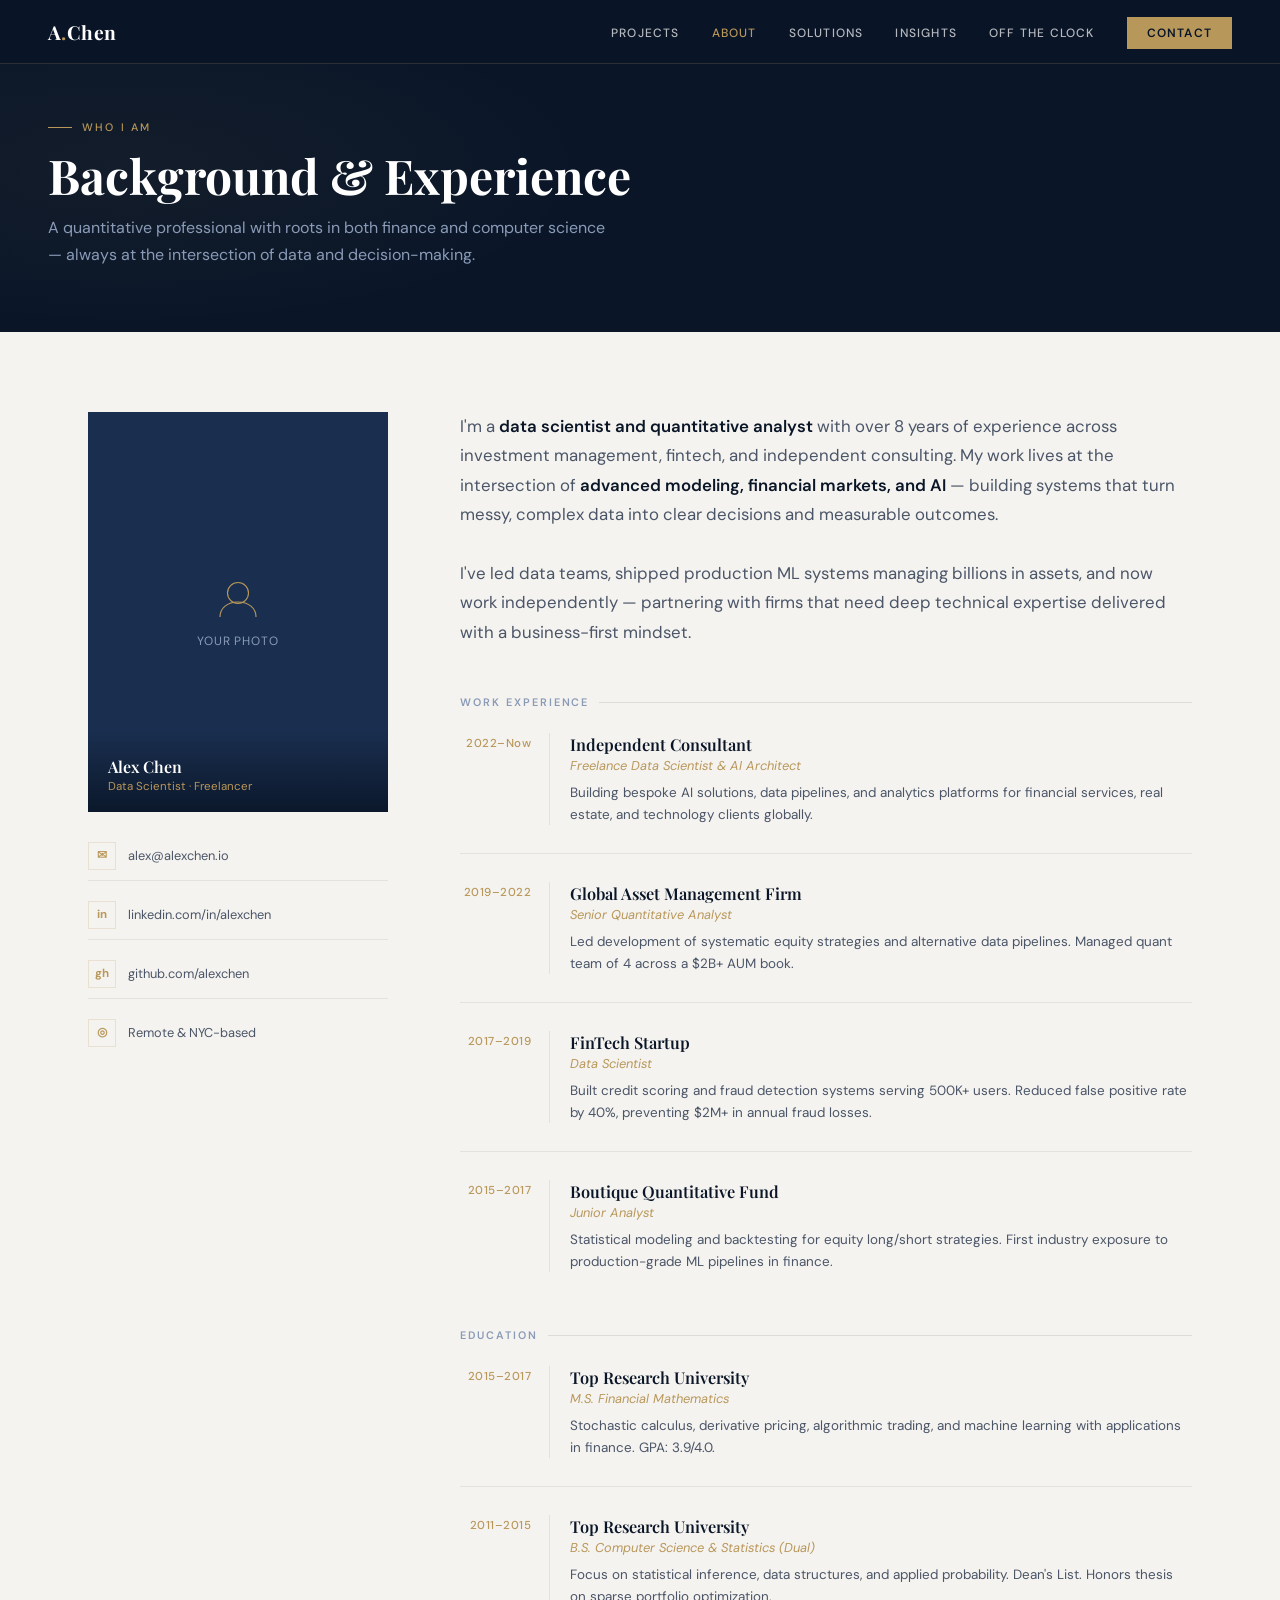
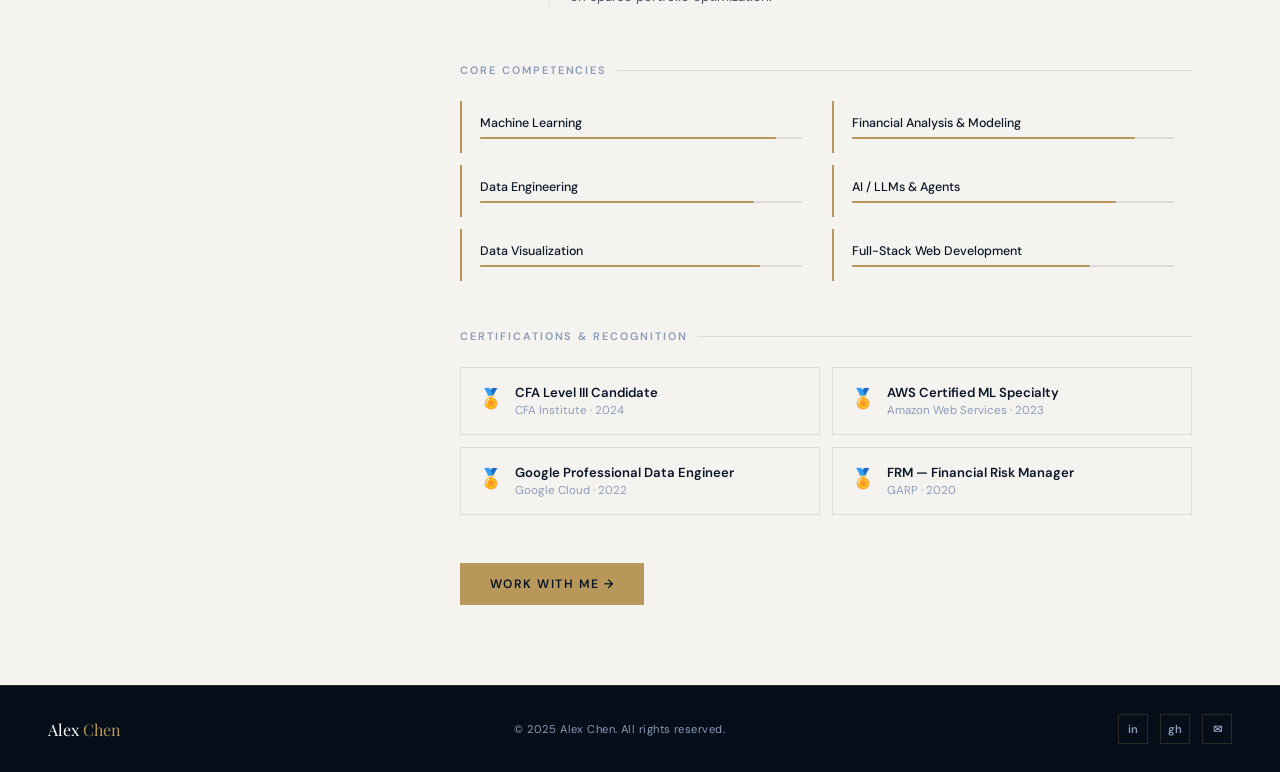
==== about.html @ c0e6cad9 "Great upgrade" ====
<!DOCTYPE html>
<html lang="en">
<head>
<meta charset="UTF-8">
<meta name="viewport" content="width=device-width, initial-scale=1.0">
<title>About — Alex Chen</title>
<link rel="stylesheet" href="shared.css">
<style>
.about-layout {
  display: grid; grid-template-columns: 300px 1fr;
  gap: 72px; align-items: start;
}
.about-portrait {
  position: sticky; top: 88px;
}
.portrait-box {
  width: 100%; aspect-ratio: 3/4;
  background: var(--navy-light); position: relative; overflow: hidden; margin-bottom: 20px;
}
.portrait-img { width: 100%; height: 100%; object-fit: cover; display: block; }
.portrait-placeholder {
  width: 100%; height: 100%;
  display: flex; flex-direction: column; align-items: center; justify-content: center;
  color: var(--text-muted); gap: 10px; font-size: 0.75rem; letter-spacing: 0.08em; text-transform: uppercase;
}
.portrait-overlay {
  position: absolute; bottom: 0; left: 0; right: 0;
  background: linear-gradient(0deg, rgba(10,22,40,0.92) 0%, transparent 100%);
  padding: 28px 20px 18px;
}
.portrait-overlay .pname { font-family: 'Playfair Display', serif; font-size: 1rem; font-weight: 600; color: var(--white); }
.portrait-overlay .prole { font-size: 0.72rem; color: var(--gold); margin-top: 2px; }

.about-links { display: flex; flex-direction: column; gap: 10px; }
.about-link {
  display: flex; align-items: center; gap: 12px;
  font-size: 0.8rem; color: var(--text-body); text-decoration: none; transition: color 0.2s;
  padding: 10px 0; border-bottom: 1px solid rgba(10,22,40,0.07);
}
.about-link:hover { color: var(--gold); }
.about-link-icon {
  width: 28px; height: 28px; border: 1px solid var(--border);
  display: flex; align-items: center; justify-content: center;
  font-size: 0.72rem; font-weight: 700; color: var(--gold); flex-shrink: 0;
}

/* right side */
.about-intro {
  font-size: 1.05rem; line-height: 1.75; color: var(--text-body); margin-bottom: 48px;
}
.about-intro strong { color: var(--navy); font-weight: 600; }

.timeline { margin-bottom: 56px; }
.tl-section-title {
  font-size: 0.68rem; font-weight: 600; letter-spacing: 0.18em;
  text-transform: uppercase; color: var(--text-muted);
  margin-bottom: 24px; display: flex; align-items: center; gap: 10px;
}
.tl-section-title::after { content: ''; flex: 1; height: 1px; background: rgba(10,22,40,0.1); }

.tl-item {
  display: grid; grid-template-columns: 90px 1fr;
  gap: 20px; margin-bottom: 28px; padding-bottom: 28px;
  border-bottom: 1px solid rgba(10,22,40,0.07);
}
.tl-item:last-child { border-bottom: none; margin-bottom: 0; padding-bottom: 0; }
.tl-year { font-size: 0.72rem; font-weight: 500; color: var(--gold); letter-spacing: 0.04em; padding-top: 3px; text-align: right; padding-right: 18px; border-right: 1px solid var(--border); }
.tl-org { font-family: 'Playfair Display', serif; font-size: 1.02rem; font-weight: 600; color: var(--navy); margin-bottom: 2px; }
.tl-role { font-size: 0.8rem; color: var(--gold); margin-bottom: 8px; font-style: italic; }
.tl-desc { font-size: 0.84rem; line-height: 1.6; color: var(--text-body); }

.skills-section { margin-bottom: 48px; }
.skills-grid { display: grid; grid-template-columns: repeat(2,1fr); gap: 12px; }
.skill-item {
  padding: 14px 18px; background: var(--off-white); border-left: 2px solid var(--gold);
}
.skill-name { font-size: 0.78rem; font-weight: 500; color: var(--navy); margin-bottom: 6px; }
.skill-bar { height: 2px; background: rgba(10,22,40,0.1); position: relative; border-radius: 1px; }
.skill-fill { position: absolute; left: 0; top: 0; height: 100%; background: var(--gold); border-radius: 1px; }

.certs-grid { display: grid; grid-template-columns: repeat(2,1fr); gap: 12px; }
.cert-item {
  padding: 16px 18px; border: 1px solid rgba(10,22,40,0.1);
  display: flex; gap: 12px; align-items: flex-start;
}
.cert-icon { font-size: 1.2rem; flex-shrink: 0; margin-top: 2px; }
.cert-name { font-size: 0.82rem; font-weight: 600; color: var(--navy); margin-bottom: 2px; }
.cert-issuer { font-size: 0.72rem; color: var(--text-muted); }

@media (max-width: 768px) {
  .about-layout { grid-template-columns: 1fr; }
  .about-portrait { position: static; }
  .portrait-box { max-width: 280px; }
  .skills-grid, .certs-grid { grid-template-columns: 1fr; }
  .tl-item { grid-template-columns: 70px 1fr; }
}
@media (min-width: 769px) and (max-width: 1024px) {
  .about-layout { grid-template-columns: 240px 1fr; gap: 48px; }
  .skills-grid { grid-template-columns: 1fr; }
}
</style>
</head>
<body>
<nav>
  <a href="index.html" class="nav-logo">A<span>.</span>Chen</a>
  <ul class="nav-links">
    <li><a href="projects.html">Projects</a></li>
    <li><a href="about.html">About</a></li>
    <li><a href="solutions.html">Solutions</a></li>
    <li><a href="insights.html">Insights</a></li>
    <li><a href="beyond.html">Off the Clock</a></li>
    <li><a href="contact.html" class="nav-cta">Contact</a></li>
  </ul>
  <button class="nav-hamburger" id="navHamburger" aria-label="Menu"><span></span><span></span><span></span></button>
</nav>
<div class="nav-mobile-menu" id="navMobile">
  <a href="projects.html">Projects</a><a href="about.html">About</a>
  <a href="solutions.html">Solutions</a><a href="insights.html">Insights</a>
  <a href="beyond.html">Off the Clock</a><a href="contact.html" class="mob-cta">Contact</a>
</div>

<div class="page-banner">
  <div class="page-banner-inner">
    <div class="page-banner-label">Who I Am</div>
    <h1>Background &amp; Experience</h1>
    <p>A quantitative professional with roots in both finance and computer science — always at the intersection of data and decision-making.</p>
  </div>
</div>

<section style="background:var(--off-white);">
  <div class="container">
    <div class="about-layout">

      <!-- LEFT: sticky portrait -->
      <div class="about-portrait reveal">
        <div class="portrait-box">
          <!-- Replace with: <img src="your-photo.jpg" class="portrait-img" alt="Alex Chen"> -->
          <div class="portrait-placeholder">
            <svg width="48" height="48" viewBox="0 0 64 64" fill="none"><circle cx="32" cy="24" r="14" stroke="#b8975a" stroke-width="1.5"/><path d="M8 56C8 44 18 36 32 36C46 36 56 44 56 56" stroke="#b8975a" stroke-width="1.5"/></svg>
            Your Photo
          </div>
          <div class="portrait-overlay">
            <div class="pname">Alex Chen</div>
            <div class="prole">Data Scientist · Freelancer</div>
          </div>
        </div>
        <div class="about-links">
          <a href="mailto:alex@alexchen.io" class="about-link">
            <div class="about-link-icon">✉</div> alex@alexchen.io
          </a>
          <a href="#" class="about-link">
            <div class="about-link-icon">in</div> linkedin.com/in/alexchen
          </a>
          <a href="#" class="about-link">
            <div class="about-link-icon">gh</div> github.com/alexchen
          </a>
          <a href="#" class="about-link" style="border-bottom:none;">
            <div class="about-link-icon">◎</div> Remote &amp; NYC-based
          </a>
        </div>
      </div>

      <!-- RIGHT: content -->
      <div class="reveal">
        <p class="about-intro">
          I'm a <strong>data scientist and quantitative analyst</strong> with over 8 years of experience across investment management, fintech, and independent consulting. My work lives at the intersection of <strong>advanced modeling, financial markets, and AI</strong> — building systems that turn messy, complex data into clear decisions and measurable outcomes.<br><br>
          I've led data teams, shipped production ML systems managing billions in assets, and now work independently — partnering with firms that need deep technical expertise delivered with a business-first mindset.
        </p>

        <!-- Work Experience -->
        <div class="timeline">
          <div class="tl-section-title">Work Experience</div>
          <div class="tl-item">
            <div class="tl-year">2022–Now</div>
            <div>
              <div class="tl-org">Independent Consultant</div>
              <div class="tl-role">Freelance Data Scientist &amp; AI Architect</div>
              <div class="tl-desc">Building bespoke AI solutions, data pipelines, and analytics platforms for financial services, real estate, and technology clients globally.</div>
            </div>
          </div>
          <div class="tl-item">
            <div class="tl-year">2019–2022</div>
            <div>
              <div class="tl-org">Global Asset Management Firm</div>
              <div class="tl-role">Senior Quantitative Analyst</div>
              <div class="tl-desc">Led development of systematic equity strategies and alternative data pipelines. Managed quant team of 4 across a $2B+ AUM book.</div>
            </div>
          </div>
          <div class="tl-item">
            <div class="tl-year">2017–2019</div>
            <div>
              <div class="tl-org">FinTech Startup</div>
              <div class="tl-role">Data Scientist</div>
              <div class="tl-desc">Built credit scoring and fraud detection systems serving 500K+ users. Reduced false positive rate by 40%, preventing $2M+ in annual fraud losses.</div>
            </div>
          </div>
          <div class="tl-item">
            <div class="tl-year">2015–2017</div>
            <div>
              <div class="tl-org">Boutique Quantitative Fund</div>
              <div class="tl-role">Junior Analyst</div>
              <div class="tl-desc">Statistical modeling and backtesting for equity long/short strategies. First industry exposure to production-grade ML pipelines in finance.</div>
            </div>
          </div>
        </div>

        <!-- Education -->
        <div class="timeline">
          <div class="tl-section-title">Education</div>
          <div class="tl-item">
            <div class="tl-year">2015–2017</div>
            <div>
              <div class="tl-org">Top Research University</div>
              <div class="tl-role">M.S. Financial Mathematics</div>
              <div class="tl-desc">Stochastic calculus, derivative pricing, algorithmic trading, and machine learning with applications in finance. GPA: 3.9/4.0.</div>
            </div>
          </div>
          <div class="tl-item">
            <div class="tl-year">2011–2015</div>
            <div>
              <div class="tl-org">Top Research University</div>
              <div class="tl-role">B.S. Computer Science &amp; Statistics (Dual)</div>
              <div class="tl-desc">Focus on statistical inference, data structures, and applied probability. Dean's List. Honors thesis on sparse portfolio optimization.</div>
            </div>
          </div>
        </div>

        <!-- Skills -->
        <div class="skills-section">
          <div class="tl-section-title">Core Competencies</div>
          <div class="skills-grid">
            <div class="skill-item">
              <div class="skill-name">Machine Learning</div>
              <div class="skill-bar"><div class="skill-fill" style="width:92%"></div></div>
            </div>
            <div class="skill-item">
              <div class="skill-name">Financial Analysis &amp; Modeling</div>
              <div class="skill-bar"><div class="skill-fill" style="width:88%"></div></div>
            </div>
            <div class="skill-item">
              <div class="skill-name">Data Engineering</div>
              <div class="skill-bar"><div class="skill-fill" style="width:85%"></div></div>
            </div>
            <div class="skill-item">
              <div class="skill-name">AI / LLMs &amp; Agents</div>
              <div class="skill-bar"><div class="skill-fill" style="width:82%"></div></div>
            </div>
            <div class="skill-item">
              <div class="skill-name">Data Visualization</div>
              <div class="skill-bar"><div class="skill-fill" style="width:87%"></div></div>
            </div>
            <div class="skill-item">
              <div class="skill-name">Full-Stack Web Development</div>
              <div class="skill-bar"><div class="skill-fill" style="width:74%"></div></div>
            </div>
          </div>
        </div>

        <!-- Certs -->
        <div class="skills-section">
          <div class="tl-section-title">Certifications &amp; Recognition</div>
          <div class="certs-grid">
            <div class="cert-item">
              <div class="cert-icon">🏅</div>
              <div><div class="cert-name">CFA Level III Candidate</div><div class="cert-issuer">CFA Institute · 2024</div></div>
            </div>
            <div class="cert-item">
              <div class="cert-icon">🏅</div>
              <div><div class="cert-name">AWS Certified ML Specialty</div><div class="cert-issuer">Amazon Web Services · 2023</div></div>
            </div>
            <div class="cert-item">
              <div class="cert-icon">🏅</div>
              <div><div class="cert-name">Google Professional Data Engineer</div><div class="cert-issuer">Google Cloud · 2022</div></div>
            </div>
            <div class="cert-item">
              <div class="cert-icon">🏅</div>
              <div><div class="cert-name">FRM — Financial Risk Manager</div><div class="cert-issuer">GARP · 2020</div></div>
            </div>
          </div>
        </div>

        <a href="contact.html" class="btn-primary">Work With Me →</a>
      </div>
    </div>
  </div>
</section>

<footer>
  <a href="index.html" class="footer-logo">Alex <span>Chen</span></a>
  <div class="footer-copy">© 2025 Alex Chen. All rights reserved.</div>
  <div class="footer-social"><a href="#">in</a><a href="#">gh</a><a href="#">✉</a></div>
</footer>
<script src="nav.js"></script>
</body>
</html>
---- shared.css ----
/* ─── SHARED STYLES ─── */
@import url('https://fonts.googleapis.com/css2?family=Playfair+Display:wght@400;500;600;700&family=Libre+Baskerville:ital,wght@0,400;0,700;1,400&family=DM+Sans:wght@300;400;500&display=swap');

:root {
  --navy: #0a1628;
  --navy-mid: #12213a;
  --navy-light: #1a2f50;
  --gold: #b8975a;
  --gold-light: #d4af7a;
  --gold-pale: #f0e6cc;
  --white: #ffffff;
  --off-white: #f5f3ef;
  --text-muted: #8a9bb8;
  --border: rgba(184,151,90,0.2);
  --border-light: rgba(255,255,255,0.08);
  --text-body: #4a5568;
}

* { margin: 0; padding: 0; box-sizing: border-box; }
html { scroll-behavior: smooth; }
body {
  font-family: 'DM Sans', sans-serif;
  background: var(--white);
  color: var(--navy);
  overflow-x: hidden;
}

/* ─── NAV ─── */
nav {
  position: fixed;
  top: 0; left: 0; right: 0;
  z-index: 1000;
  background: rgba(10,22,40,0.97);
  backdrop-filter: blur(12px);
  -webkit-backdrop-filter: blur(12px);
  border-bottom: 1px solid var(--border);
  height: 64px;
  display: flex;
  align-items: center;
  padding: 0 48px;
  justify-content: space-between;
}
.nav-logo {
  font-family: 'Playfair Display', serif;
  font-weight: 700;
  font-size: 1.2rem;
  color: var(--white);
  letter-spacing: 0.02em;
  text-decoration: none;
  flex-shrink: 0;
}
.nav-logo span { color: var(--gold); }

.nav-links {
  display: flex;
  gap: 32px;
  list-style: none;
}
.nav-links a {
  color: rgba(255,255,255,0.7);
  text-decoration: none;
  font-size: 0.75rem;
  font-weight: 500;
  letter-spacing: 0.1em;
  text-transform: uppercase;
  transition: color 0.2s;
  white-space: nowrap;
}
.nav-links a:hover, .nav-links a.active { color: var(--gold); }
.nav-cta {
  background: var(--gold);
  color: var(--navy) !important;
  padding: 8px 20px;
  font-weight: 600 !important;
  transition: background 0.2s !important;
}
.nav-cta:hover { background: var(--gold-light) !important; }

/* hamburger */
.nav-hamburger {
  display: none;
  flex-direction: column;
  gap: 5px;
  cursor: pointer;
  padding: 4px;
  background: none;
  border: none;
}
.nav-hamburger span {
  display: block;
  width: 22px;
  height: 2px;
  background: var(--white);
  transition: all 0.3s;
}
.nav-hamburger.open span:nth-child(1) { transform: translateY(7px) rotate(45deg); }
.nav-hamburger.open span:nth-child(2) { opacity: 0; }
.nav-hamburger.open span:nth-child(3) { transform: translateY(-7px) rotate(-45deg); }

.nav-mobile-menu {
  display: none;
  position: fixed;
  top: 64px; left: 0; right: 0;
  background: rgba(10,22,40,0.98);
  border-bottom: 1px solid var(--border);
  padding: 24px 32px;
  z-index: 999;
  flex-direction: column;
  gap: 4px;
}
.nav-mobile-menu.open { display: flex; }
.nav-mobile-menu a {
  color: rgba(255,255,255,0.75);
  text-decoration: none;
  font-size: 0.85rem;
  font-weight: 500;
  letter-spacing: 0.1em;
  text-transform: uppercase;
  padding: 12px 0;
  border-bottom: 1px solid var(--border-light);
  transition: color 0.2s;
}
.nav-mobile-menu a:last-child { border-bottom: none; }
.nav-mobile-menu a:hover, .nav-mobile-menu a.active { color: var(--gold); }
.nav-mobile-menu .mob-cta {
  background: var(--gold);
  color: var(--navy) !important;
  padding: 12px 20px;
  text-align: center;
  margin-top: 8px;
}

/* ─── PAGE HEADER BANNER ─── */
.page-banner {
  background: var(--navy);
  padding: 120px 48px 64px;
  position: relative;
  overflow: hidden;
}
.page-banner::before {
  content: '';
  position: absolute;
  inset: 0;
  background: radial-gradient(ellipse 60% 80% at 10% 50%, rgba(184,151,90,0.05) 0%, transparent 60%);
}
.page-banner-inner { max-width: 1200px; margin: 0 auto; position: relative; z-index: 1; }
.page-banner-label {
  font-size: 0.68rem;
  font-weight: 500;
  letter-spacing: 0.2em;
  text-transform: uppercase;
  color: var(--gold);
  display: flex;
  align-items: center;
  gap: 10px;
  margin-bottom: 14px;
}
.page-banner-label::before { content: ''; display: inline-block; width: 24px; height: 1px; background: var(--gold); }
.page-banner h1 {
  font-family: 'Playfair Display', serif;
  font-size: clamp(2rem, 4vw, 3rem);
  font-weight: 700;
  color: var(--white);
  margin-bottom: 12px;
  line-height: 1.15;
}
.page-banner p {
  font-size: 1rem;
  color: var(--text-muted);
  max-width: 560px;
  line-height: 1.65;
}

/* ─── COMMON LAYOUT ─── */
.container { max-width: 1200px; margin: 0 auto; padding: 0 48px; }
section { padding: 80px 0; }

.section-label {
  font-size: 0.68rem;
  font-weight: 500;
  letter-spacing: 0.2em;
  text-transform: uppercase;
  color: var(--gold);
  display: flex;
  align-items: center;
  gap: 10px;
  margin-bottom: 12px;
}
.section-label::before { content: ''; display: inline-block; width: 24px; height: 1px; background: var(--gold); }
.section-title {
  font-family: 'Playfair Display', serif;
  font-size: clamp(1.7rem, 3vw, 2.4rem);
  font-weight: 700;
  line-height: 1.15;
  color: var(--navy);
  margin-bottom: 12px;
}
.section-subtitle {
  font-size: 0.95rem;
  line-height: 1.65;
  color: var(--text-body);
  max-width: 540px;
  margin-bottom: 48px;
}

/* ─── BUTTONS ─── */
.btn-primary {
  background: var(--gold);
  color: var(--navy);
  padding: 13px 30px;
  font-size: 0.76rem;
  font-weight: 600;
  letter-spacing: 0.12em;
  text-transform: uppercase;
  border: none;
  cursor: pointer;
  text-decoration: none;
  display: inline-block;
  transition: all 0.2s;
  font-family: 'DM Sans', sans-serif;
}
.btn-primary:hover { background: var(--gold-light); transform: translateY(-1px); }
.btn-outline {
  background: transparent;
  color: var(--navy);
  padding: 12px 30px;
  font-size: 0.76rem;
  font-weight: 600;
  letter-spacing: 0.12em;
  text-transform: uppercase;
  border: 1px solid rgba(10,22,40,0.25);
  cursor: pointer;
  text-decoration: none;
  display: inline-block;
  transition: all 0.2s;
  font-family: 'DM Sans', sans-serif;
}
.btn-outline:hover { border-color: var(--gold); color: var(--gold); }
.btn-outline-light {
  background: transparent;
  color: var(--white);
  padding: 12px 30px;
  font-size: 0.76rem;
  font-weight: 600;
  letter-spacing: 0.12em;
  text-transform: uppercase;
  border: 1px solid rgba(255,255,255,0.3);
  cursor: pointer;
  text-decoration: none;
  display: inline-block;
  transition: all 0.2s;
  font-family: 'DM Sans', sans-serif;
}
.btn-outline-light:hover { border-color: var(--gold); color: var(--gold); }

/* ─── CARDS ─── */
.card-tag {
  font-size: 0.62rem;
  font-weight: 600;
  letter-spacing: 0.15em;
  text-transform: uppercase;
  color: var(--gold);
  display: block;
  margin-bottom: 10px;
}
.card-title {
  font-family: 'Playfair Display', serif;
  font-size: 1.15rem;
  font-weight: 600;
  color: var(--navy);
  margin-bottom: 10px;
  line-height: 1.3;
}
.card-desc {
  font-size: 0.85rem;
  line-height: 1.6;
  color: var(--text-body);
}
.tech-tag {
  font-size: 0.62rem;
  letter-spacing: 0.08em;
  padding: 3px 9px;
  border: 1px solid rgba(10,22,40,0.15);
  color: #6a7888;
  text-transform: uppercase;
  display: inline-block;
}

/* ─── FOOTER ─── */
footer {
  background: #060e1a;
  padding: 28px 48px;
  display: flex;
  justify-content: space-between;
  align-items: center;
  border-top: 1px solid var(--border);
  flex-wrap: wrap;
  gap: 16px;
}
.footer-logo {
  font-family: 'Playfair Display', serif;
  color: var(--white);
  font-size: 1rem;
  text-decoration: none;
}
.footer-logo span { color: var(--gold); }
.footer-copy {
  font-size: 0.7rem;
  color: var(--text-muted);
  letter-spacing: 0.04em;
}
.footer-social { display: flex; gap: 12px; }
.footer-social a {
  width: 30px; height: 30px;
  border: 1px solid var(--border);
  display: flex; align-items: center; justify-content: center;
  color: var(--text-muted);
  text-decoration: none;
  font-size: 0.7rem;
  transition: all 0.2s;
  font-weight: 600;
}
.footer-social a:hover { border-color: var(--gold); color: var(--gold); }

/* ─── REVEAL ANIMATION ─── */
.reveal {
  opacity: 0;
  transform: translateY(20px);
  transition: opacity 0.6s ease, transform 0.6s ease;
}
.reveal.visible { opacity: 1; transform: translateY(0); }

/* ─── TICKER ─── */
.ticker-band {
  background: var(--navy);
  overflow: hidden;
  height: 40px;
  display: flex;
  align-items: center;
}
.ticker-inner {
  display: flex;
  animation: ticker 32s linear infinite;
  white-space: nowrap;
}
.ticker-item {
  padding: 0 36px;
  font-size: 0.68rem;
  letter-spacing: 0.1em;
  color: var(--text-muted);
  text-transform: uppercase;
}
.ticker-item span { color: var(--gold); margin-right: 6px; }
@keyframes ticker { 0% { transform: translateX(0); } 100% { transform: translateX(-50%); } }

/* ─── MOBILE ─── */
@media (max-width: 768px) {
  nav { padding: 0 20px; }
  .nav-links { display: none; }
  .nav-hamburger { display: flex; }
  .container { padding: 0 20px; }
  .page-banner { padding: 96px 20px 48px; }
  footer { padding: 24px 20px; flex-direction: column; text-align: center; align-items: center; }
}
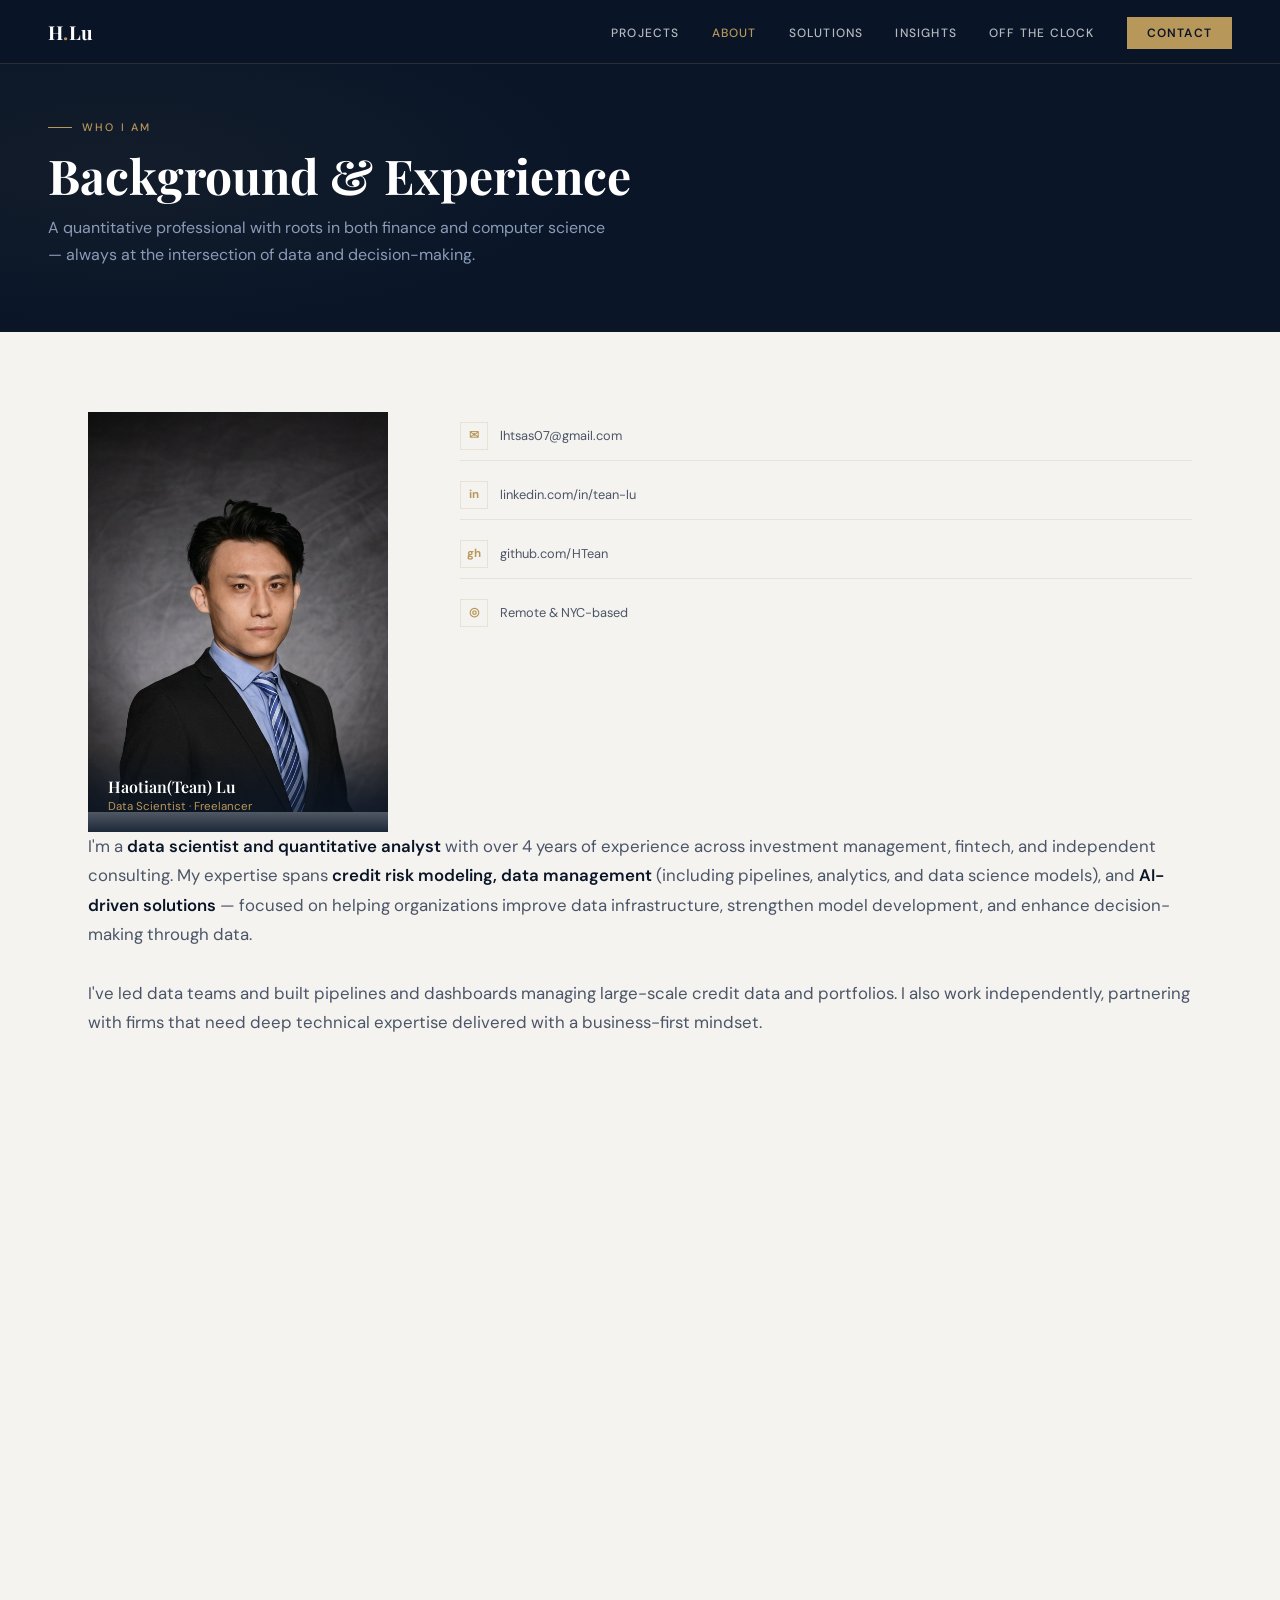
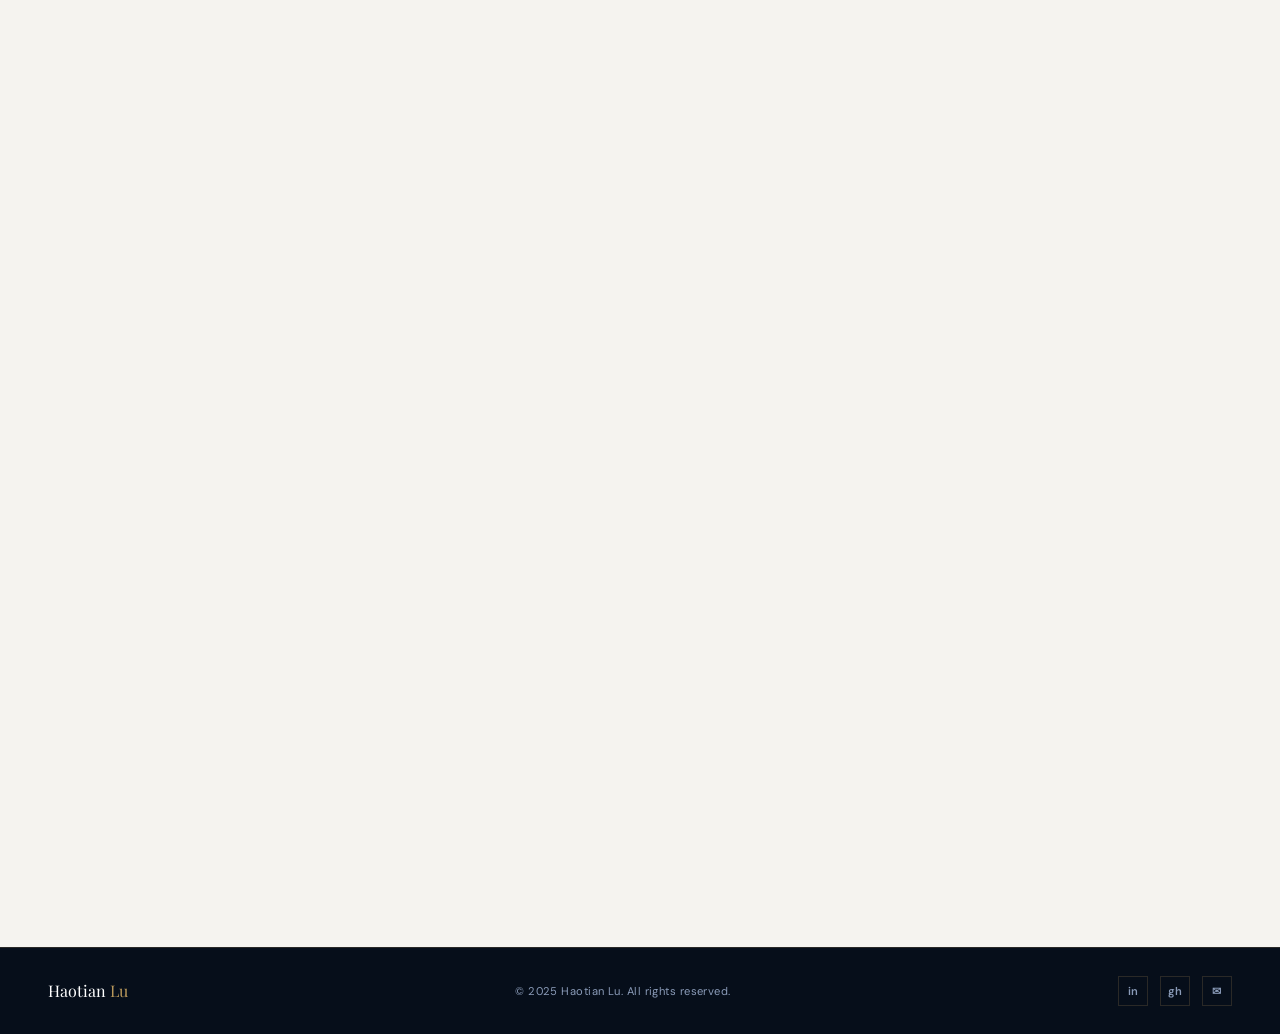
==== commit 69de15ed: "Update about.html" ====
--- a/about.html
+++ b/about.html
@@ -3,7 +3,7 @@
 <head>
 <meta charset="UTF-8">
 <meta name="viewport" content="width=device-width, initial-scale=1.0">
-<title>About — Alex Chen</title>
+<title>About — Haotian(Tean) Lu</title>
 <link rel="stylesheet" href="shared.css">
 <style>
 .about-layout {
@@ -102,7 +102,7 @@
 </head>
 <body>
 <nav>
-  <a href="index.html" class="nav-logo">A<span>.</span>Chen</a>
+  <a href="index.html" class="nav-logo">H<span>.</span>Lu</a>
   <ul class="nav-links">
     <li><a href="projects.html">Projects</a></li>
     <li><a href="about.html">About</a></li>
@@ -134,25 +134,24 @@
       <!-- LEFT: sticky portrait -->
       <div class="about-portrait reveal">
         <div class="portrait-box">
-          <!-- Replace with: <img src="your-photo.jpg" class="portrait-img" alt="Alex Chen"> -->
-          <div class="portrait-placeholder">
+          <img src="Images/Tean - Pic.png" class="portrait-img" alt="Haotian Lu">
             <svg width="48" height="48" viewBox="0 0 64 64" fill="none"><circle cx="32" cy="24" r="14" stroke="#b8975a" stroke-width="1.5"/><path d="M8 56C8 44 18 36 32 36C46 36 56 44 56 56" stroke="#b8975a" stroke-width="1.5"/></svg>
             Your Photo
           </div>
           <div class="portrait-overlay">
-            <div class="pname">Alex Chen</div>
+            <div class="pname">Haotian(Tean) Lu</div>
             <div class="prole">Data Scientist · Freelancer</div>
           </div>
         </div>
         <div class="about-links">
-          <a href="mailto:alex@alexchen.io" class="about-link">
-            <div class="about-link-icon">✉</div> alex@alexchen.io
-          </a>
-          <a href="#" class="about-link">
-            <div class="about-link-icon">in</div> linkedin.com/in/alexchen
-          </a>
-          <a href="#" class="about-link">
-            <div class="about-link-icon">gh</div> github.com/alexchen
+          <a href="mailto:lhtsas07@gmail.com" class="about-link">
+            <div class="about-link-icon">✉</div> lhtsas07@gmail.com
+          </a>
+          <a href="https://www.linkedin.com/in/tean-lu/" class="about-link">
+            <div class="about-link-icon">in</div> linkedin.com/in/tean-lu
+          </a>
+          <a href="https://github.com/HTean" class="about-link">
+            <div class="about-link-icon">gh</div> github.com/HTean
           </a>
           <a href="#" class="about-link" style="border-bottom:none;">
             <div class="about-link-icon">◎</div> Remote &amp; NYC-based
@@ -163,8 +162,8 @@
       <!-- RIGHT: content -->
       <div class="reveal">
         <p class="about-intro">
-          I'm a <strong>data scientist and quantitative analyst</strong> with over 8 years of experience across investment management, fintech, and independent consulting. My work lives at the intersection of <strong>advanced modeling, financial markets, and AI</strong> — building systems that turn messy, complex data into clear decisions and measurable outcomes.<br><br>
-          I've led data teams, shipped production ML systems managing billions in assets, and now work independently — partnering with firms that need deep technical expertise delivered with a business-first mindset.
+          I'm a <strong>data scientist and quantitative analyst</strong> with over 4 years of experience across investment management, fintech, and independent consulting. My expertise spans <strong>credit risk modeling, data management</strong> (including pipelines, analytics, and data science models), and <strong>AI-driven solutions</strong> — focused on helping organizations improve data infrastructure, strengthen model development, and enhance decision-making through data.<br><br>
+          I've led data teams and built pipelines and dashboards managing large-scale credit data and portfolios. I also work independently, partnering with firms that need deep technical expertise delivered with a business-first mindset.
         </p>
 
         <!-- Work Experience -->
@@ -173,33 +172,33 @@
           <div class="tl-item">
             <div class="tl-year">2022–Now</div>
             <div>
-              <div class="tl-org">Independent Consultant</div>
-              <div class="tl-role">Freelance Data Scientist &amp; AI Architect</div>
-              <div class="tl-desc">Building bespoke AI solutions, data pipelines, and analytics platforms for financial services, real estate, and technology clients globally.</div>
-            </div>
-          </div>
-          <div class="tl-item">
-            <div class="tl-year">2019–2022</div>
-            <div>
-              <div class="tl-org">Global Asset Management Firm</div>
-              <div class="tl-role">Senior Quantitative Analyst</div>
-              <div class="tl-desc">Led development of systematic equity strategies and alternative data pipelines. Managed quant team of 4 across a $2B+ AUM book.</div>
-            </div>
-          </div>
-          <div class="tl-item">
-            <div class="tl-year">2017–2019</div>
-            <div>
-              <div class="tl-org">FinTech Startup</div>
-              <div class="tl-role">Data Scientist</div>
-              <div class="tl-desc">Built credit scoring and fraud detection systems serving 500K+ users. Reduced false positive rate by 40%, preventing $2M+ in annual fraud losses.</div>
-            </div>
-          </div>
-          <div class="tl-item">
-            <div class="tl-year">2015–2017</div>
-            <div>
-              <div class="tl-org">Boutique Quantitative Fund</div>
-              <div class="tl-role">Junior Analyst</div>
-              <div class="tl-desc">Statistical modeling and backtesting for equity long/short strategies. First industry exposure to production-grade ML pipelines in finance.</div>
+              <div class="tl-org">WebBank</div>
+              <div class="tl-role">Senior Risk Data Analyst</div>
+              <div class="tl-desc">Building bespoke AI solutions, data pipelines, data quality test, and analytics workflow for credit monitoring and desicion making.</div>
+            </div>
+          </div>
+          <div class="tl-item">
+            <div class="tl-year">2022</div>
+            <div>
+              <div class="tl-org">BeaconFire Inc</div>
+              <div class="tl-role">Data Engineer Consultant</div>
+              <div class="tl-desc">Helping clients build cloud data platforms, design scalable data pipelines, and train teams on modern data engineering and analytics practices.</div>
+            </div>
+          </div>
+          <div class="tl-item">
+            <div class="tl-year">2020–2021</div>
+            <div>
+              <div class="tl-org">PwC China</div>
+              <div class="tl-role">Audit Associate</div>
+              <div class="tl-desc">Supporting financial statement audits, performing risk assessments, testing internal controls, and ensuring compliance with accounting standards.</div>
+            </div>
+          </div>
+          <div class="tl-item">
+            <div class="tl-year">2019–2020</div>
+            <div>
+              <div class="tl-org">Agricultural Bank of China</div>
+              <div class="tl-role">Internet Finance Intern</div>
+              <div class="tl-desc">Working with transaction data analysis, digital payment processing workflows, and data quality and reporting for online financial services.</div>
             </div>
           </div>
         </div>
@@ -208,19 +207,19 @@
         <div class="timeline">
           <div class="tl-section-title">Education</div>
           <div class="tl-item">
-            <div class="tl-year">2015–2017</div>
-            <div>
-              <div class="tl-org">Top Research University</div>
-              <div class="tl-role">M.S. Financial Mathematics</div>
-              <div class="tl-desc">Stochastic calculus, derivative pricing, algorithmic trading, and machine learning with applications in finance. GPA: 3.9/4.0.</div>
-            </div>
-          </div>
-          <div class="tl-item">
-            <div class="tl-year">2011–2015</div>
-            <div>
-              <div class="tl-org">Top Research University</div>
-              <div class="tl-role">B.S. Computer Science &amp; Statistics (Dual)</div>
-              <div class="tl-desc">Focus on statistical inference, data structures, and applied probability. Dean's List. Honors thesis on sparse portfolio optimization.</div>
+            <div class="tl-year">2021–2022</div>
+            <div>
+              <div class="tl-org">University of Rochester</div>
+              <div class="tl-role">M.S. Business Analytics</div>
+              <div class="tl-desc">A/B Testing, clustering, regression, descriptive/predictive/casual analysis, machine learning, marketing and finance. Dean's List. GPA: 3.7/4.0.</div>
+            </div>
+          </div>
+          <div class="tl-item">
+            <div class="tl-year">2014–2019</div>
+            <div>
+              <div class="tl-org">Shanghai University</div>
+              <div class="tl-role">B.S. Urban Planning</div>
+              <div class="tl-desc">Calculus, linear algebra, probability & statistics, data visualization, designing, sociology, web-scratching and geolocational analysis.</div>
             </div>
           </div>
         </div>
@@ -230,15 +229,15 @@
           <div class="tl-section-title">Core Competencies</div>
           <div class="skills-grid">
             <div class="skill-item">
-              <div class="skill-name">Machine Learning</div>
+              <div class="skill-name">Data Engineering</div>
               <div class="skill-bar"><div class="skill-fill" style="width:92%"></div></div>
             </div>
             <div class="skill-item">
-              <div class="skill-name">Financial Analysis &amp; Modeling</div>
+              <div class="skill-name">Risk Analysis &amp; Modeling</div>
               <div class="skill-bar"><div class="skill-fill" style="width:88%"></div></div>
             </div>
             <div class="skill-item">
-              <div class="skill-name">Data Engineering</div>
+              <div class="skill-name">Data Visualization</div>
               <div class="skill-bar"><div class="skill-fill" style="width:85%"></div></div>
             </div>
             <div class="skill-item">
@@ -246,7 +245,7 @@
               <div class="skill-bar"><div class="skill-fill" style="width:82%"></div></div>
             </div>
             <div class="skill-item">
-              <div class="skill-name">Data Visualization</div>
+              <div class="skill-name">Machine Learning</div>
               <div class="skill-bar"><div class="skill-fill" style="width:87%"></div></div>
             </div>
             <div class="skill-item">
@@ -262,19 +261,19 @@
           <div class="certs-grid">
             <div class="cert-item">
               <div class="cert-icon">🏅</div>
-              <div><div class="cert-name">CFA Level III Candidate</div><div class="cert-issuer">CFA Institute · 2024</div></div>
-            </div>
-            <div class="cert-item">
-              <div class="cert-icon">🏅</div>
-              <div><div class="cert-name">AWS Certified ML Specialty</div><div class="cert-issuer">Amazon Web Services · 2023</div></div>
-            </div>
-            <div class="cert-item">
-              <div class="cert-icon">🏅</div>
-              <div><div class="cert-name">Google Professional Data Engineer</div><div class="cert-issuer">Google Cloud · 2022</div></div>
-            </div>
-            <div class="cert-item">
-              <div class="cert-icon">🏅</div>
-              <div><div class="cert-name">FRM — Financial Risk Manager</div><div class="cert-issuer">GARP · 2020</div></div>
+              <div><div class="cert-name">FRM — Financial Risk Manager I</div><div class="cert-issuer">GARP · [WIP]</div></div>
+            </div>
+            <div class="cert-item">
+              <div class="cert-icon">🏅</div>
+              <div><div class="cert-name">AWS Cloud Technical Essentials</div><div class="cert-issuer">Amazon Web Services · 2025</div></div>
+            </div>
+            <div class="cert-item">
+              <div class="cert-icon">🏅</div>
+              <div><div class="cert-name">Python for Data Science & AI</div><div class="cert-issuer">Coursera · 2022</div></div>
+            </div>
+            <div class="cert-item">
+              <div class="cert-icon">🏅</div>
+              <div><div class="cert-name">R Basics</div><div class="cert-issuer">edx · 2021</div></div>
             </div>
           </div>
         </div>
@@ -286,9 +285,9 @@
 </section>
 
 <footer>
-  <a href="index.html" class="footer-logo">Alex <span>Chen</span></a>
-  <div class="footer-copy">© 2025 Alex Chen. All rights reserved.</div>
-  <div class="footer-social"><a href="#">in</a><a href="#">gh</a><a href="#">✉</a></div>
+  <a href="index.html" class="footer-logo">Haotian <span>Lu</span></a>
+  <div class="footer-copy">© 2025 Haotian Lu. All rights reserved.</div>
+  <div class="footer-social"><a href="https://www.linkedin.com/in/tean-lu/">in</a><a href="https://github.com/HTean">gh</a><a href="mailto:lhtsas07@gmail.com">✉</a></div>
 </footer>
 <script src="nav.js"></script>
 </body>
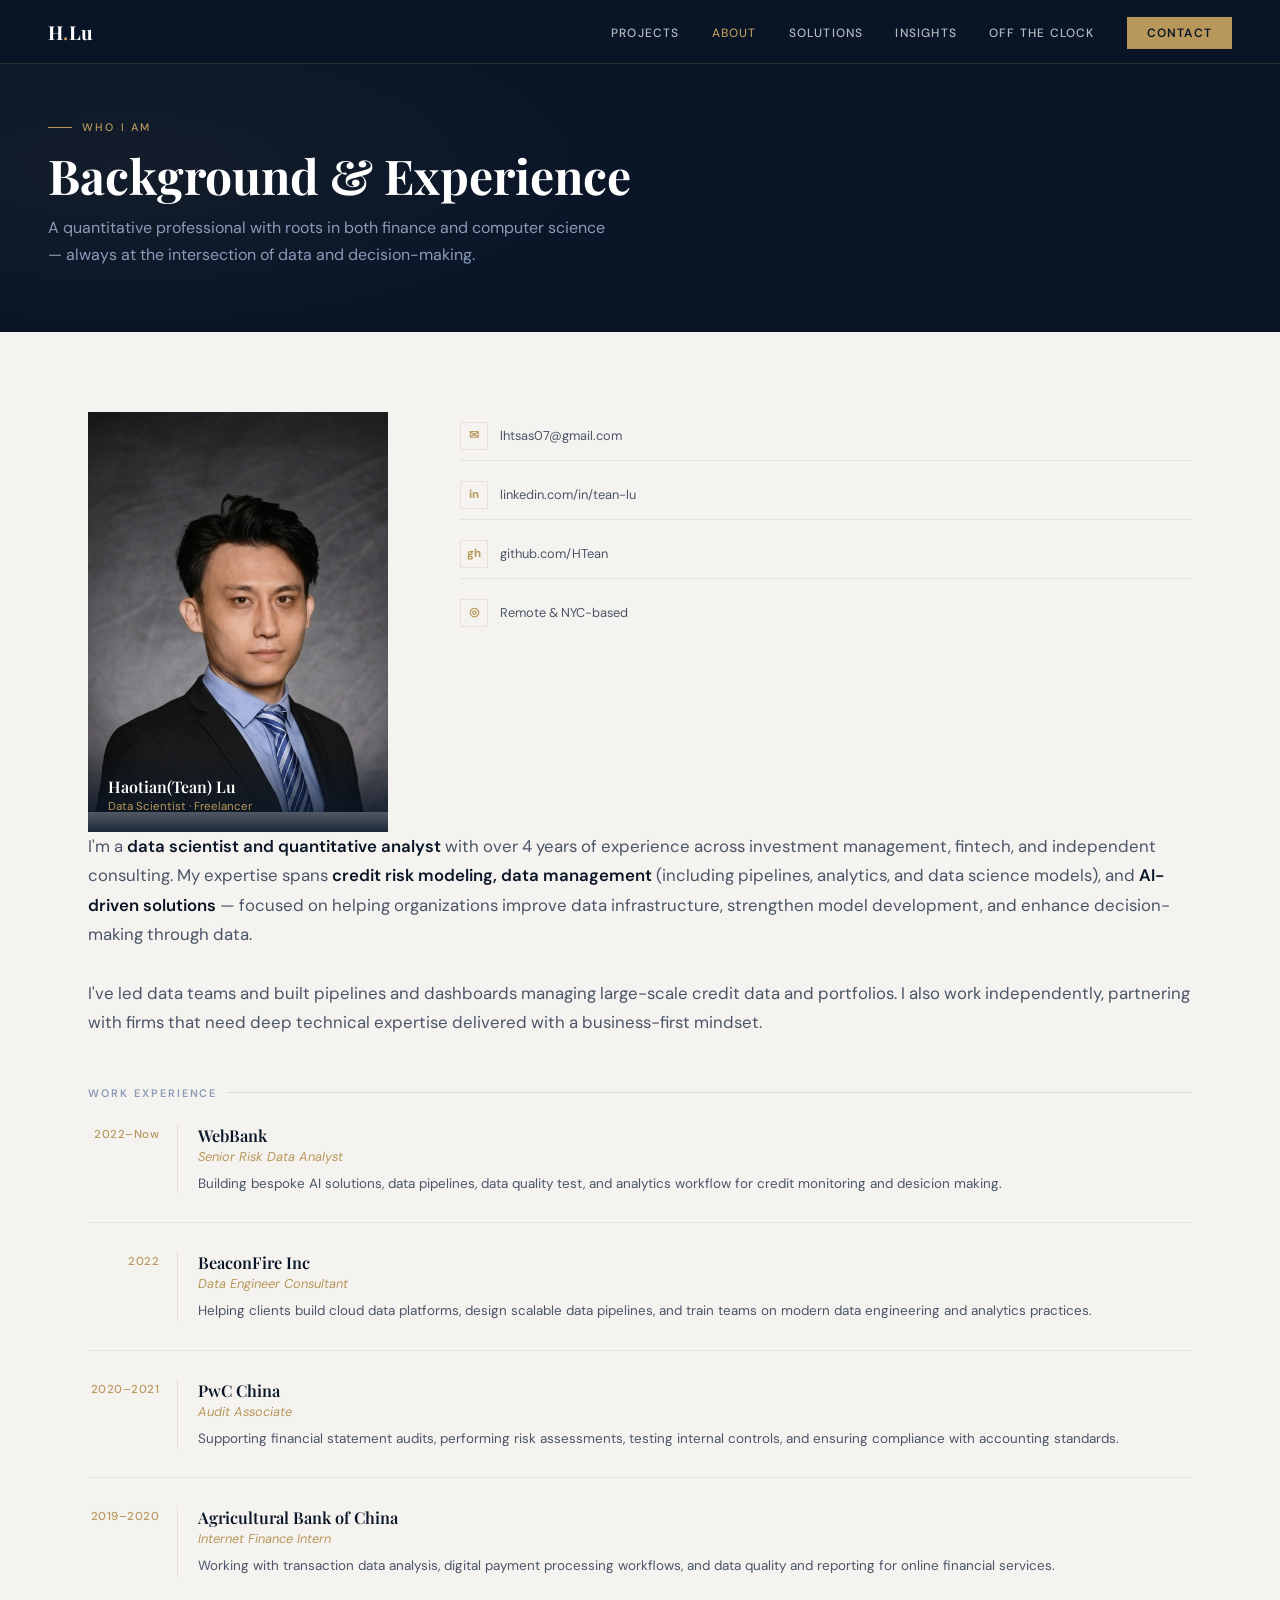
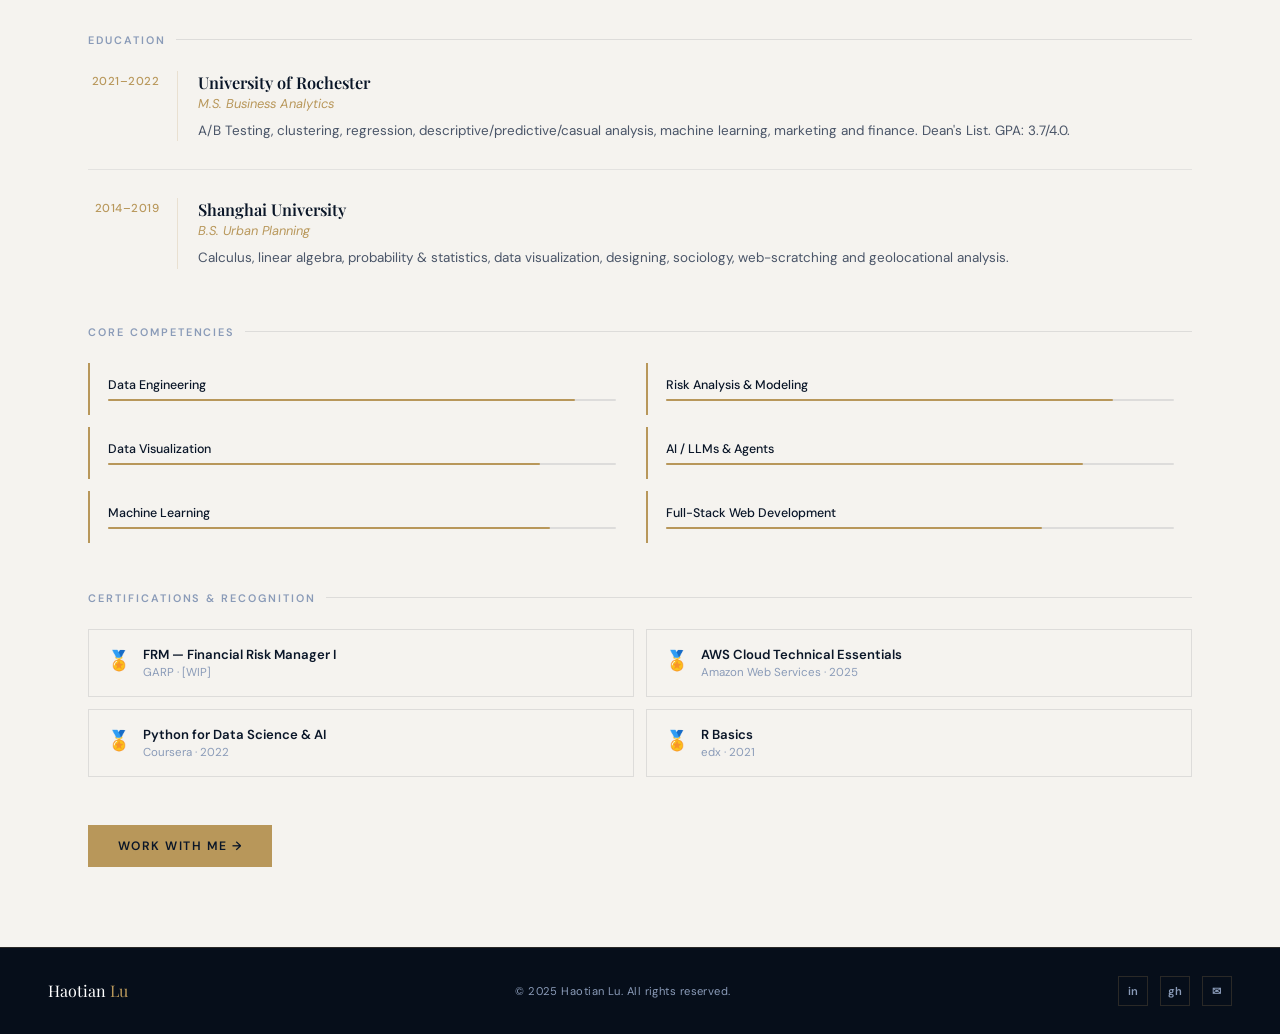
==== commit 434fed3a: "Update about.html" ====
--- a/about.html
+++ b/about.html
@@ -3,6 +3,8 @@
 <head>
 <meta charset="UTF-8">
 <meta name="viewport" content="width=device-width, initial-scale=1.0">
+<link rel="icon" type="image/svg+xml" href="Images/HL-icon.svg">
+<link rel="shortcut icon" href="Images/HL-icon.svg">
 <title>About — Haotian(Tean) Lu</title>
 <link rel="stylesheet" href="shared.css">
 <style>
